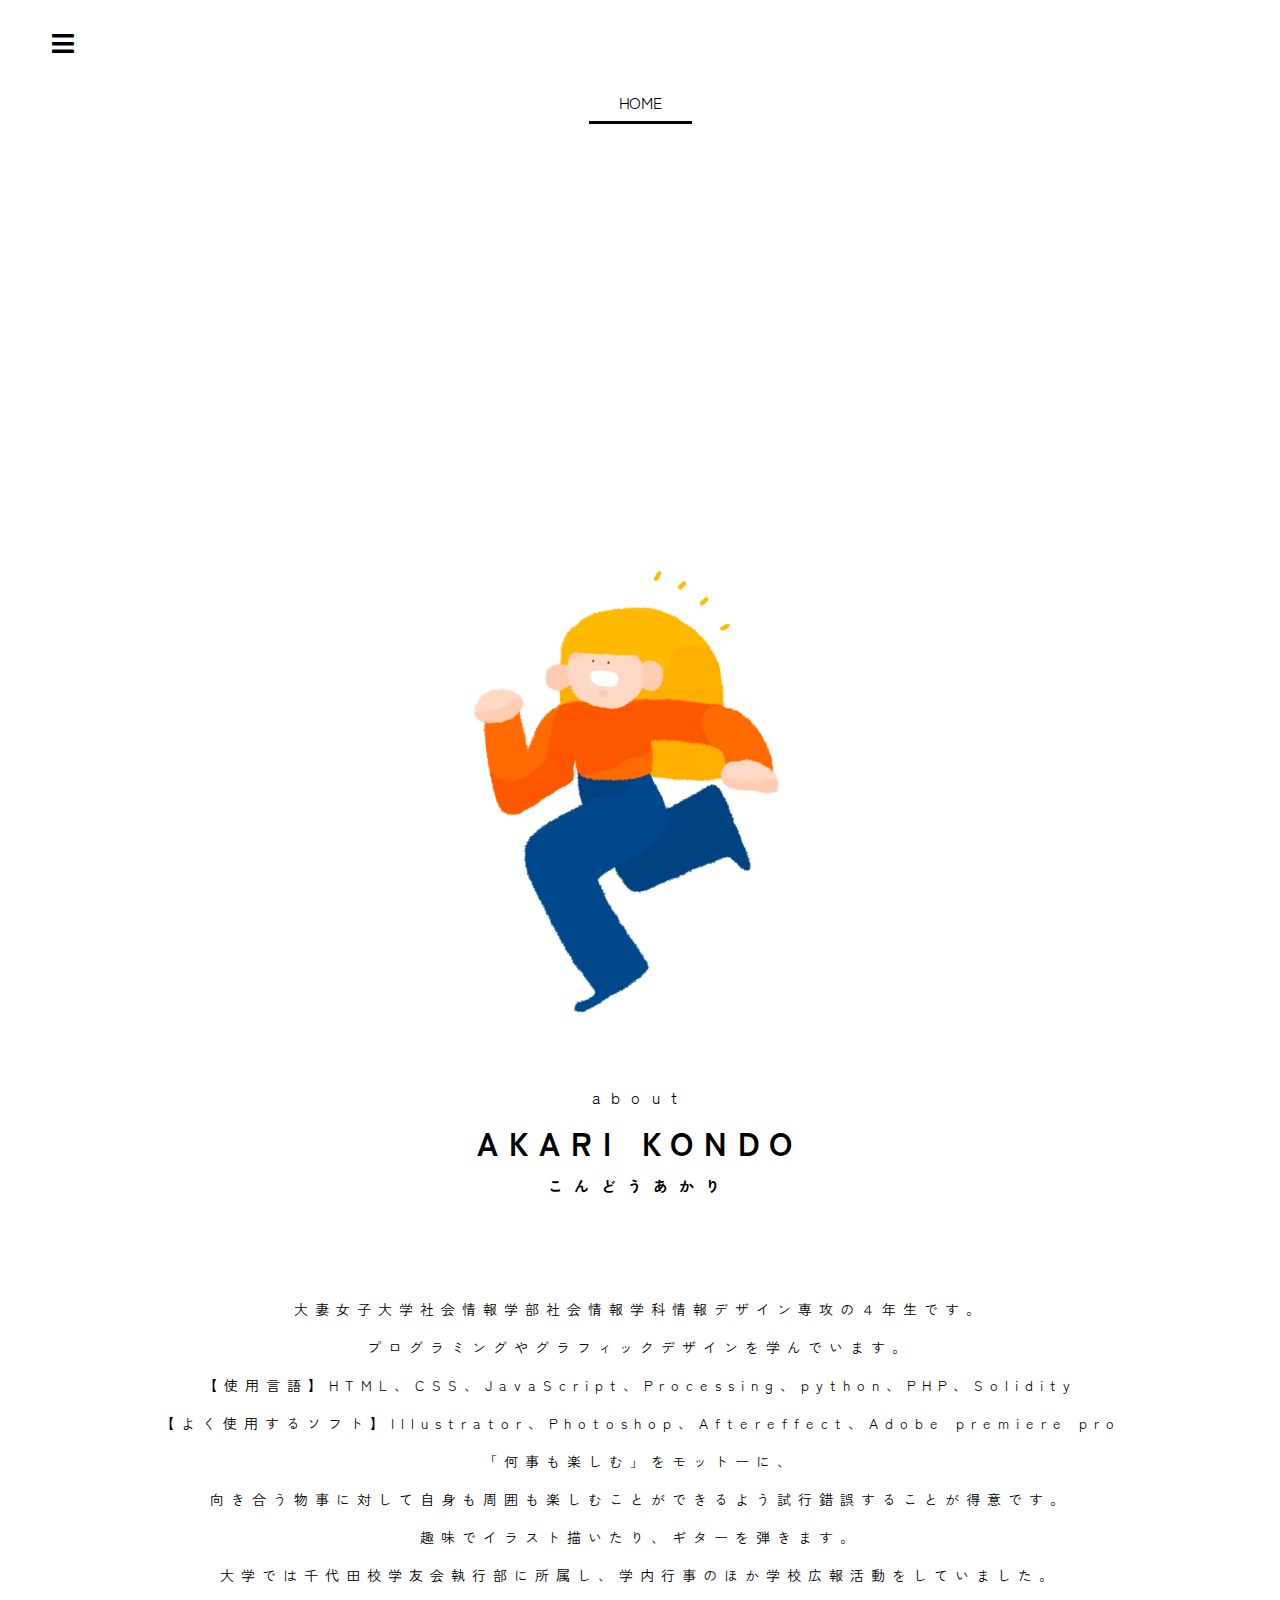
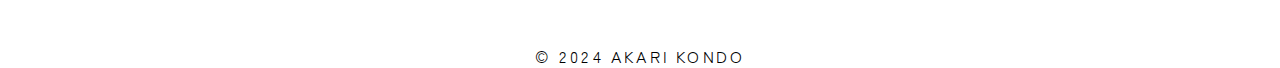
==== about.html @ de070d1d "Add files via upload" ====
<!DOCTYPE html>
<html>

<head>
    <meta charset="utf-8">
    <meta name="viewport" content="width=device-width">
    <meta name="description" content="情報デザインを専攻する学生のポートフォリオです。">
    <title>aai-portfolio</title>
    <link rel="stylesheet" href="css/style.css">
    <link rel="stylesheet" href="css/work.css">
    <link rel="stylesheet" href="css/tablet.css">
<link rel ="stylesheet" href="https://cdnjs.cloudflare.com/ajax/libs/font-awesome/5.15.3/css/all.min.css">


</head>

<body>
    <input type = "checkbox" id ="check">
    <label for ="check">
        <i class = "fas fa-bars" id ="hambargerBtn"></i>
        <i class = "fas fa-times" id ="cancel"></i>
    </label>
    <div class ="sidebar">
    <header>menu</header>
    <ul>
        <li><a href="index.html"><b>home</b></a></li>
        <li><a href="about.html"><b>about</b></a></li>
        <li><a href="work.html"><b>work</b></a></li>
        <li><a href="contact.html"><b>contact</b></a>
    </ul>
    </div>

    <div class = "aboutme">
      <div class = "botan">
        <a href="index.html" class="btnlinestretches3"><span>HOME</span></a>
        </div>
    <div class = "about">
        <div class = "name">
          <img src="images/profile.png" alt="1">
            <p>about</p>
            <h1>AKARI KONDO</h1>
            <h2>こんどうあかり</h2><br>
        </div>
        <div class ="about2">
            <p>大妻女子大学社会情報学部社会情報学科情報デザイン専攻の４年生です。</p><br>
            <p>プログラミングやグラフィックデザインを学んでいます。</p><br>
            <p>【使用言語】HTML、CSS、JavaScript、Processing、python、PHP、Solidity</p><br>
            <p>【よく使用するソフト】Illustrator、Photoshop、Aftereffect、Adobe premiere pro</p><br>
            <p>「何事も楽しむ」をモットーに、</p><br>
            <p>向き合う物事に対して自身も周囲も楽しむことができるよう試行錯誤することが得意です。</p><br>
            <p>趣味でイラスト描いたり、ギターを弾きます。</p><br>
            <p>大学では千代田校学友会執行部に所属し、学内行事のほか学校広報活動をしていました。</p><br>
        </div>
    </div>
    </div>

    <div class ="footer">
        <p>©︎ 2024 AKARI KONDO</p>

</div>




    <script src="js/script.js"></script>
</body>

</html>
---- css/style.css ----
@import url('https://fonts.googleapis.com/css2?family=Zen+Kaku+Gothic+New:wght@300;500&display=swap');


* {
    margin: 0;
    padding: 0;
    box-sizing: border-box;
    list-style: none;
    text-decoration: none;
    font-family: 'Zen Kaku Gothic New', sans-serif;
}

/* サイドバー */
.sidebar{
  position:fixed;
  left:-250px;
  background:rgb(255, 255, 255);
  width: 250px;
  height: 100%;
  transition: all 0.7s;
}

.sidebar header{
  font-size: 22px;
  color: black;
  text-align: center;
  line-height: 70px;
  background:white;
  user-select: none;
}

.sidebar ul a{
  display: block;
  height: 100%;
  width: 100%;
  line-height: 65px;
  color: black;
  font-size: 20px;
  padding-left: 40px;
  transition: 0.7s;

}

.sidebar ul li:hover a{
  padding-left: 50px;
  color: #ff5c00;


}


/* フッダー */
.footer{

  text-align: center;
  letter-spacing: 0.2em;
}

/* 切り替え */
#check{
  display:none;
}

label #hambargerBtn,
label #cancel{
  position:absolute;
  cursor:pointer;
  background: white;
  border-radius: 3px;
}

label #hambargerBtn{
  left:40px;
  top: 25px;
  font-size: 25px;
  color: black;
  padding: 6px 12px;
  transition: all 0.7s;
}

label #cancel{
  z-index:10;
  left: -195px;
  top: 17px;
  font-size: 30px;
  color: black;
  padding: 4px 9px;

}

#check:checked ~ .sidebar{
  left:0;
}

#check:checked ~ label #hambargerBtn{
  left: 250px;
  opacity:0;
  pointer-events: none;
}

#check:checked ~ label #cancel{
  left: 195px;
}

.bg{
  height:100vh;
  background-image:url("../images/ex.jpg");
  background-size: cover;
  background-position: center;
  transition: all 0.7s;
  text-align: center;
}

.title {
  padding-top: 200px;
  letter-spacing: 0.6em;
  font-weight: 700;
  font-size: 50px;
}

#check:checked ~ .bg{
  margin-left: 250px;
}


/* about */

.name{
  margin-top: 25rem;
  margin-bottom: 5rem;
  text-align: center;
  letter-spacing: 0.7em;

}



.name p{
  margin-bottom: 10px;
}
.name a{
  letter-spacing: 0.5rem;
  color: #3c3c3c;
}
.name h2{
  margin-top: 10px;
  font-size: 15px;
}

.about2{
  margin-top: 10px;
  margin-bottom: 40px;
  letter-spacing: 0.5em;
  font-size: 14px;
  line-height: 19px;
  text-align: center;

}


/* クラス */

.work p{
  margin-top: 100px;
  margin-bottom: 30px;

}

.work a{
  font-size: 50px;
  color: black;
  margin-top: 100px;
  margin-bottom: 100px;


}

.workspace{
  text-align: center;
  padding-top: 200px;
  letter-spacing: 0.5em;
  padding-bottom: 300px;

}
.workspace ul li:hover a{
  color: #ff5c00;
  transition: 0.7s;
  letter-spacing: 0.6em;
}




/* workclass */


.classabout p{
  margin-top: 100px;
  margin-bottom: 30px;

}


.classabout{
  margin-top: 25rem;
  margin-bottom: 5rem;
  text-align: center;
  letter-spacing: 0.7em;

}

/* about */

.classabout p{
  margin-bottom: 10px;
}




.class00{
  text-align: center;
  letter-spacing: 0.5em;
  font-size: 14px;
  padding-bottom: 60px;
  margin-bottom: 100px;
  display: block;
}
.class00 h1{
  margin-top: 50px;
  margin-bottom: 50px;
}

.class00 h2{
  margin-top: 50px;
  margin-bottom: 50px;

}

.class00 li{
  color: #00407c;
  padding-top: 30px;
}


.class00 img{
  width: 500px;


}


.class01{
  text-align: center;
  letter-spacing: 0.5em;
  font-size: 14px;
  padding-bottom: 60px;
  margin-bottom: 100px;
}
.class01 h1{
  margin-top: 50px;
  margin-bottom: 50px;
}

.class01 h2{
  margin-top: 50px;
  margin-bottom: 50px;

}

.class01 video{
  margin-top: 30px;
  width: 500px;
}

.class00 h4{
  color: #ffb330;
  font-weight: bold;
}

.class01 h4{
  color: #ffb330;
  font-weight: bold;
}


.setumei{

  padding-top: 60px;


}

.setumei2{
  padding-top: 60px;

}

.setumei3{
  padding-top: 60px;

}

.workillustration{
  margin-top: 25rem;
  margin-bottom: 5rem;
  text-align: center;
  letter-spacing: 0.7em;

}


/* クラス写真配置 */


.class00img {
  background-color: white;
  width: 900px;
  height: auto;
  /* imgに効かせていたflex系プロパティをこっちにもってくる */
  display: flex;
  flex-direction: row;
  flex-wrap: wrap;
  justify-content: space-between;
}


.sera img{
  width: 400px;
  margin-top: 60px;
}

.logo1 img{
  width: 500px;
  margin-top: 60px;

}
.logo2 img{
  width: 100px;
  margin-top: 60px;

}




.full img{
  width:800px;
}
/* 画面遷移 */


.class00 video{
  margin-top: 40px;
  width: 500px;
}

.name img{
  width: 800px;
  text-align: center;
}


/* ボタン */

/*== 下線が伸びて背景に変わる　*/

.btnlinestretches3{
  /*線の基点とするためrelativeを指定*/
position:relative;
  /*ボタンの形状*/
color:rgb(0, 0, 0);
  padding: 10px 30px;
  display:inline-block;
  text-decoration: none;
  outline: none;
}

/*テキストの設定*/
.btnlinestretches3 span{
  /*テキストを前面に出すためz-indexの値を高く設定*/
position:relative;
z-index: 2;
}

.btnlinestretches3:hover span{
color: #fff;
}

/*線の設定*/
.btnlinestretches3::after {
content:'';
  /*絶対配置で線の位置を決める*/
position:absolute;
z-index:1;
bottom:0;
left:0;
  /*線の形状*/
background:rgb(0, 0, 0);
width:100%;
height:3px;
  /*アニメーションの指定*/
transition:all 0.3s ease-in-out;
}

/*線が伸びて背景に*/
.btnlinestretches3:hover::after {
height:100%;
}

.botan{
  text-align: center;
  padding-top: 80px;
}


.title{
  text-align: center;
}
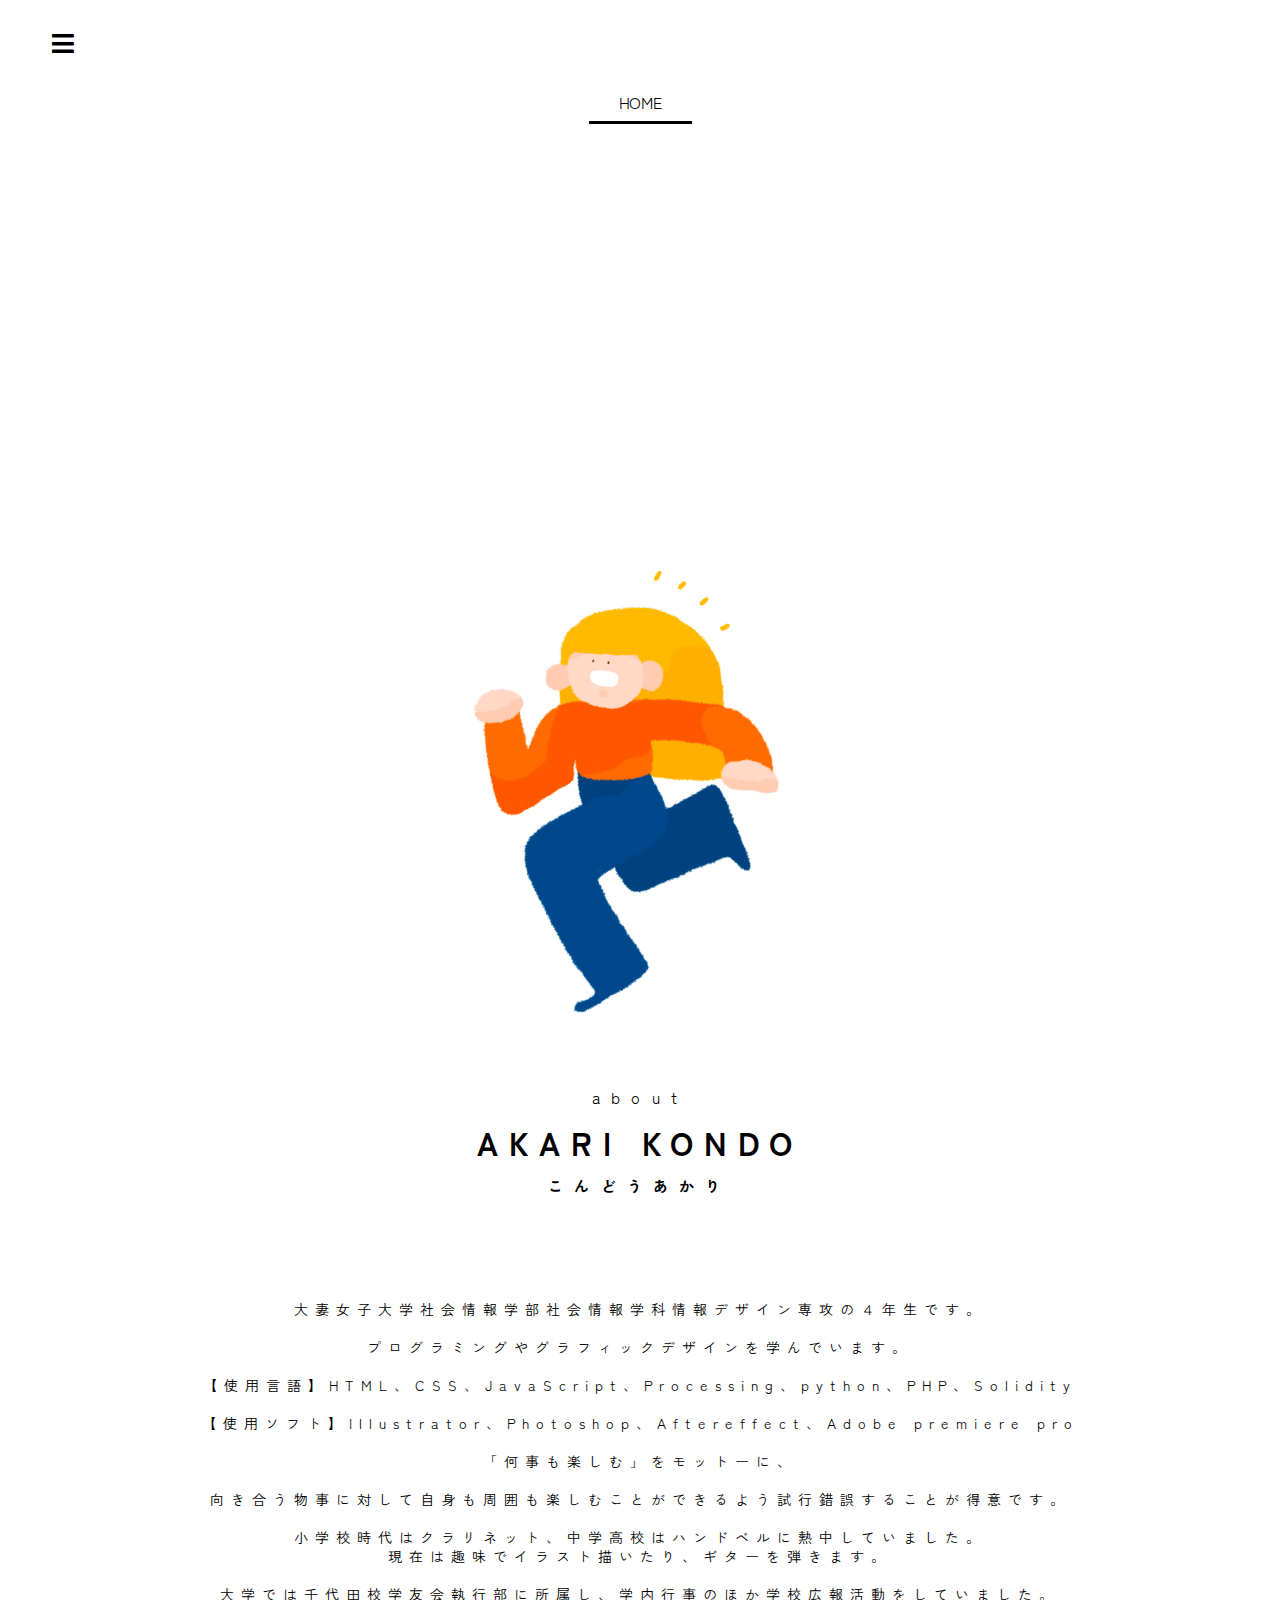
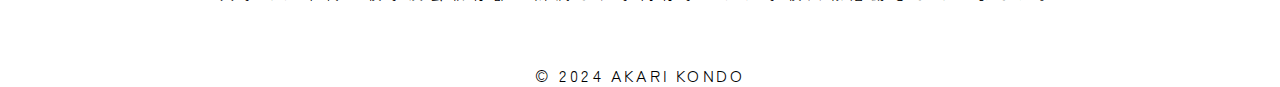
==== commit 275d77ab: "Update about.html" ====
--- a/about.html
+++ b/about.html
@@ -45,10 +45,11 @@
             <p>大妻女子大学社会情報学部社会情報学科情報デザイン専攻の４年生です。</p><br>
             <p>プログラミングやグラフィックデザインを学んでいます。</p><br>
             <p>【使用言語】HTML、CSS、JavaScript、Processing、python、PHP、Solidity</p><br>
-            <p>【よく使用するソフト】Illustrator、Photoshop、Aftereffect、Adobe premiere pro</p><br>
+            <p>【使用ソフト】Illustrator、Photoshop、Aftereffect、Adobe premiere pro</p><br>
             <p>「何事も楽しむ」をモットーに、</p><br>
             <p>向き合う物事に対して自身も周囲も楽しむことができるよう試行錯誤することが得意です。</p><br>
-            <p>趣味でイラスト描いたり、ギターを弾きます。</p><br>
+            <p>小学校時代はクラリネット、中学高校はハンドベルに熱中していました。</p>
+            <p>現在は趣味でイラスト描いたり、ギターを弾きます。</p><br>
             <p>大学では千代田校学友会執行部に所属し、学内行事のほか学校広報活動をしていました。</p><br>
         </div>
     </div>
@@ -65,4 +66,4 @@
     <script src="js/script.js"></script>
 </body>
 
-</html>+</html>
--- a/css/style.css
+++ b/css/style.css
@@ -300,6 +300,15 @@
   padding-top: 60px;
 
 }
+
+.setumei31{
+padding-top: 60px;
+    
+}
+
+
+
+
 
 .workillustration{
   margin-top: 25rem;
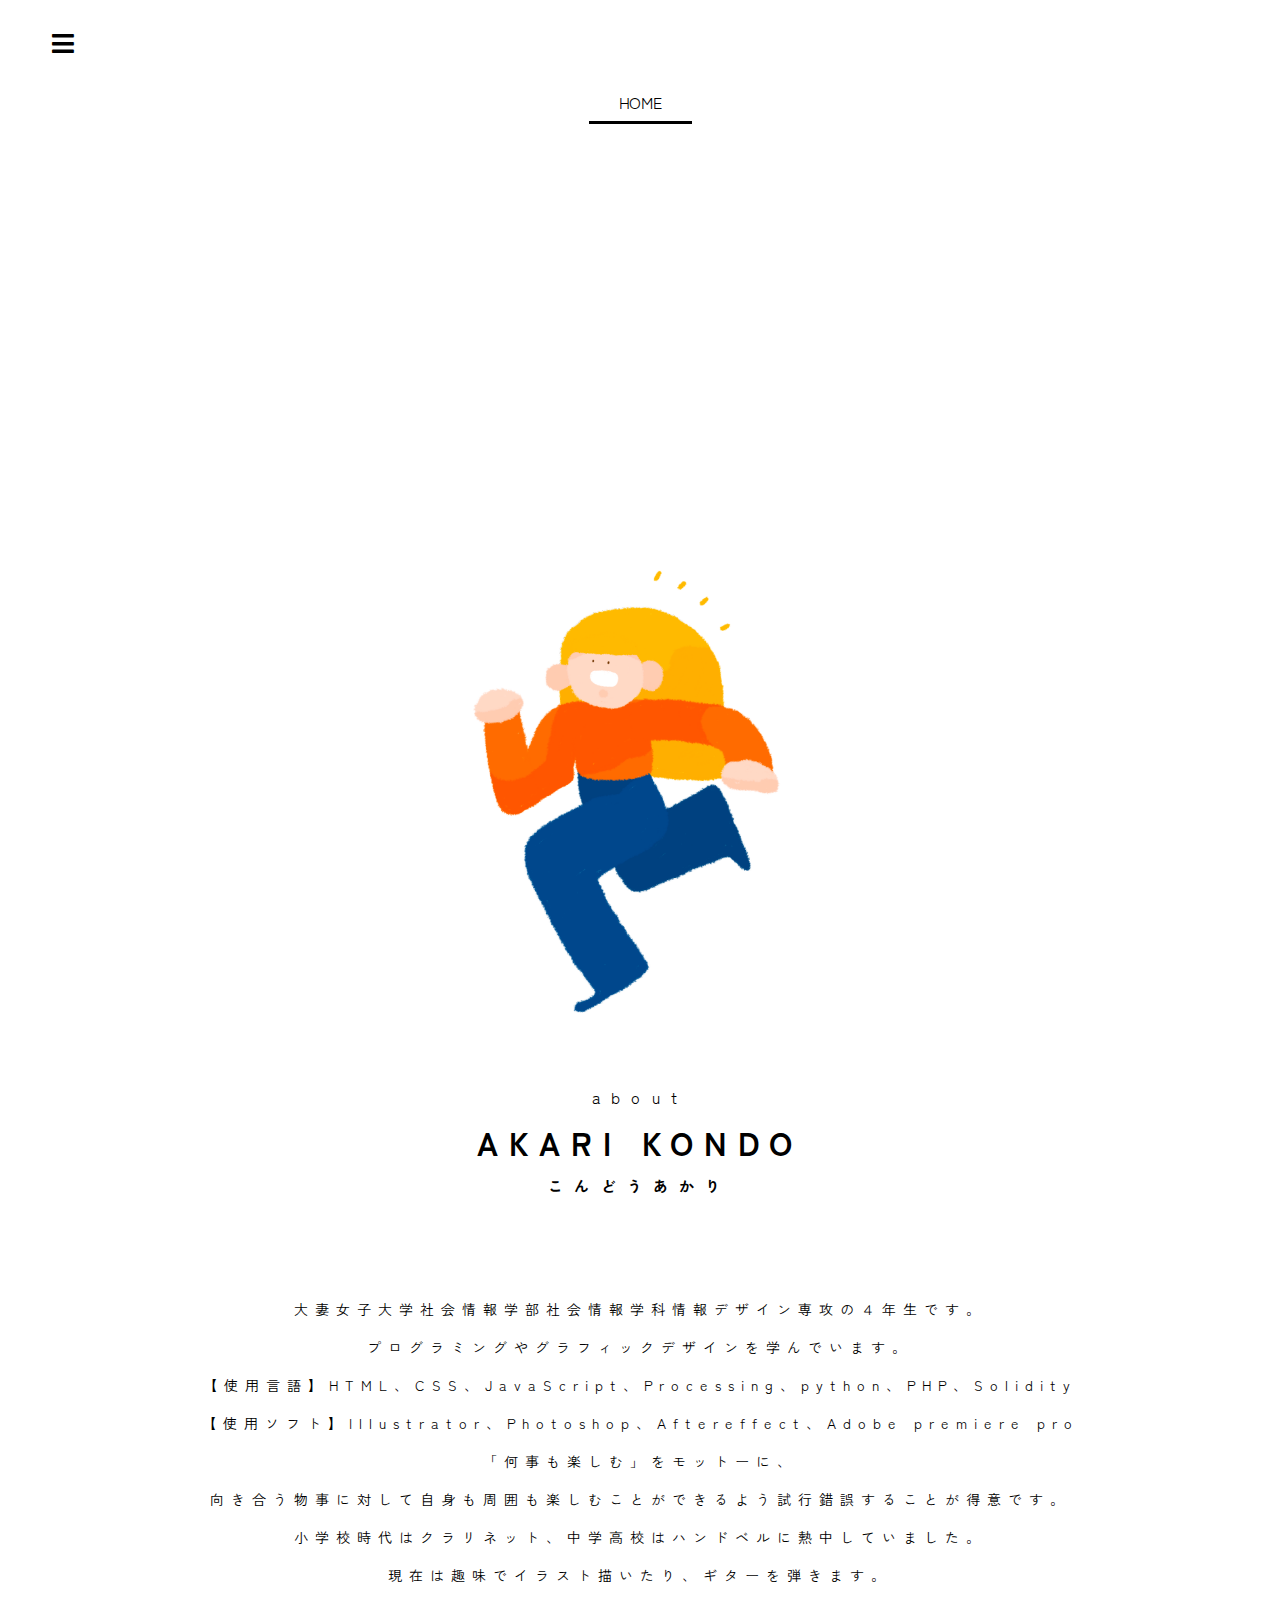
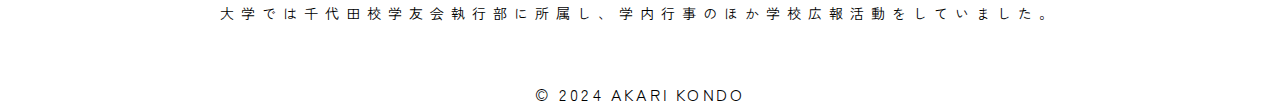
==== commit 54713ed1: "Update about.html" ====
--- a/about.html
+++ b/about.html
@@ -48,7 +48,7 @@
             <p>【使用ソフト】Illustrator、Photoshop、Aftereffect、Adobe premiere pro</p><br>
             <p>「何事も楽しむ」をモットーに、</p><br>
             <p>向き合う物事に対して自身も周囲も楽しむことができるよう試行錯誤することが得意です。</p><br>
-            <p>小学校時代はクラリネット、中学高校はハンドベルに熱中していました。</p>
+            <p>小学校時代はクラリネット、中学高校はハンドベルに熱中していました。</p><br>
             <p>現在は趣味でイラスト描いたり、ギターを弾きます。</p><br>
             <p>大学では千代田校学友会執行部に所属し、学内行事のほか学校広報活動をしていました。</p><br>
         </div>
--- a/css/style.css
+++ b/css/style.css
@@ -302,7 +302,7 @@
 }
 
 .setumei31{
-padding-top: 60px;
+    padding-top: 60px;
     
 }
 
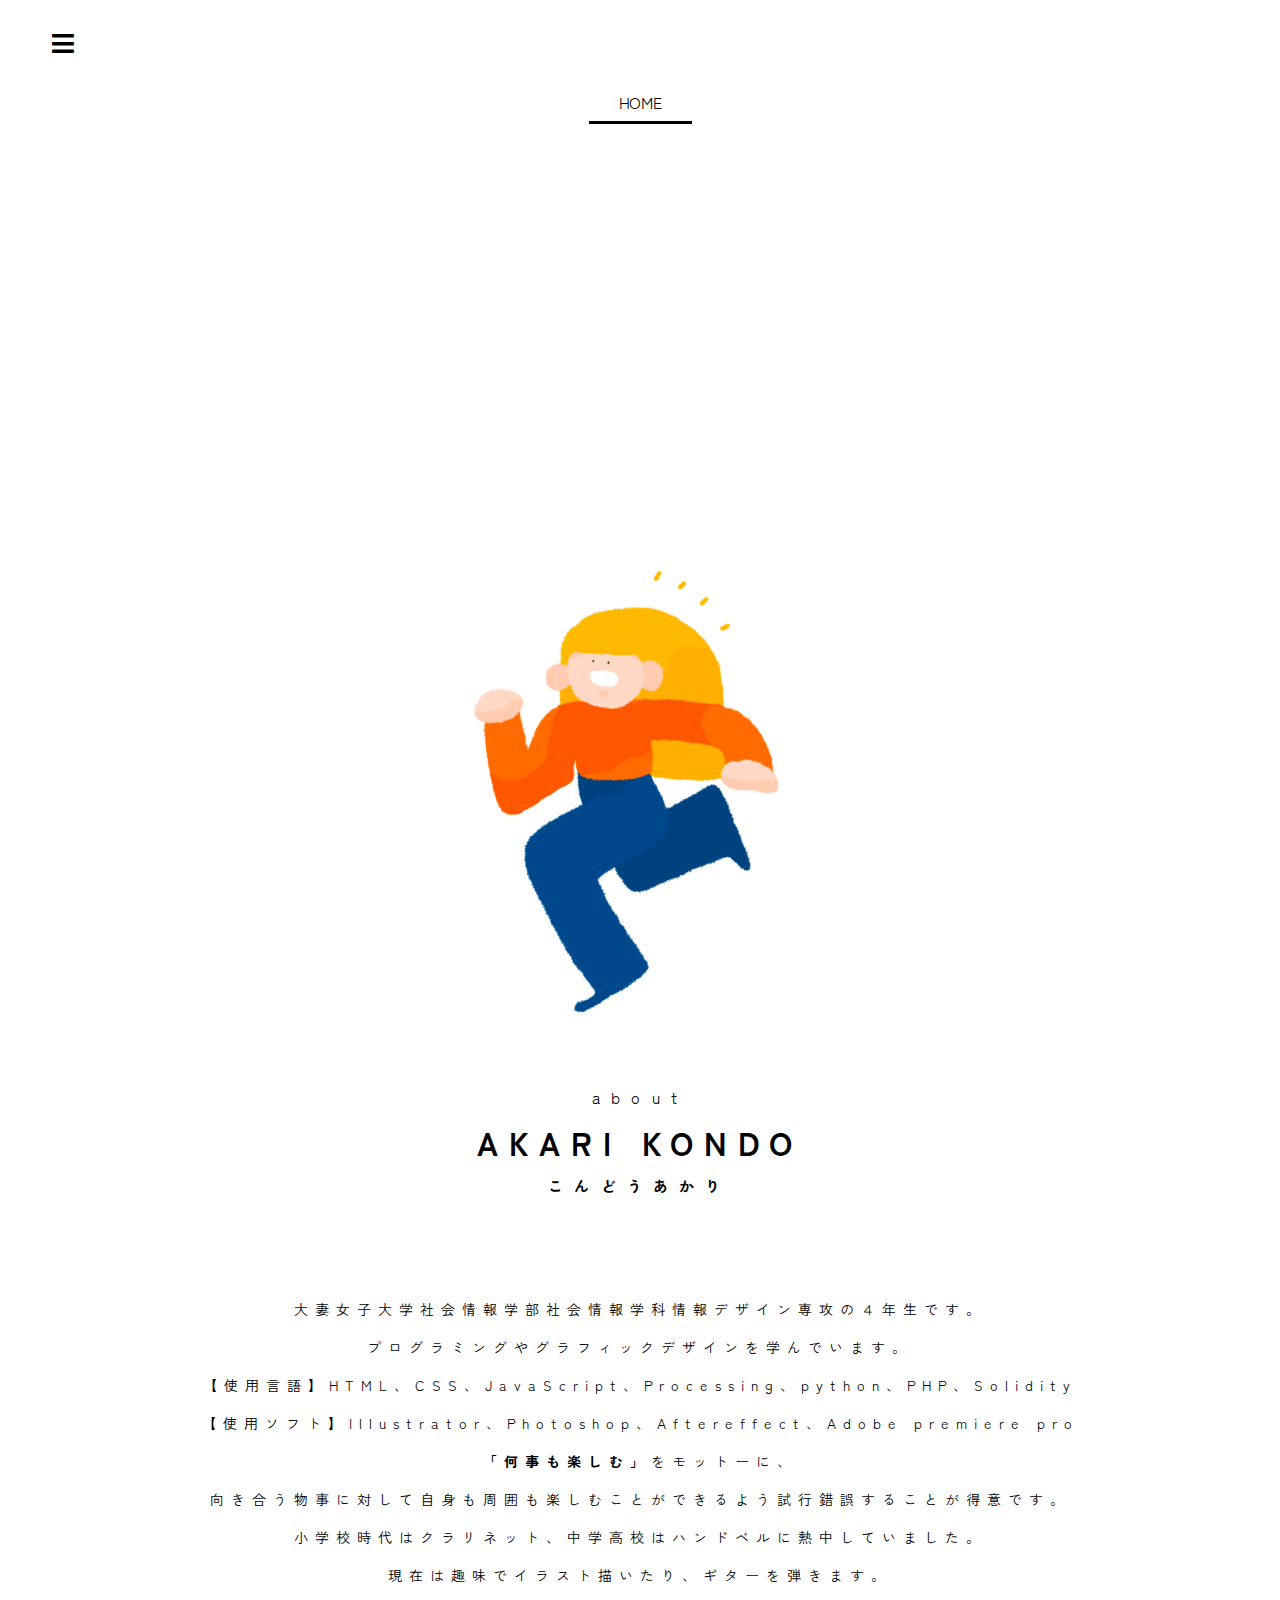
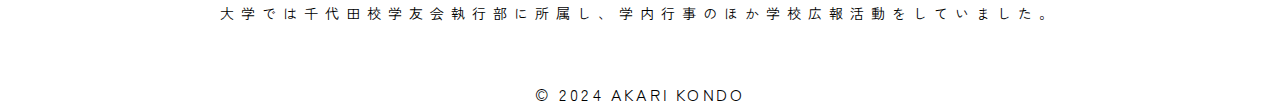
==== commit 9f36686d: "Update about.html" ====
--- a/about.html
+++ b/about.html
@@ -46,7 +46,7 @@
             <p>プログラミングやグラフィックデザインを学んでいます。</p><br>
             <p>【使用言語】HTML、CSS、JavaScript、Processing、python、PHP、Solidity</p><br>
             <p>【使用ソフト】Illustrator、Photoshop、Aftereffect、Adobe premiere pro</p><br>
-            <p>「何事も楽しむ」をモットーに、</p><br>
+            <p><b>「何事も楽しむ」</b>をモットーに、</p><br>
             <p>向き合う物事に対して自身も周囲も楽しむことができるよう試行錯誤することが得意です。</p><br>
             <p>小学校時代はクラリネット、中学高校はハンドベルに熱中していました。</p><br>
             <p>現在は趣味でイラスト描いたり、ギターを弾きます。</p><br>
